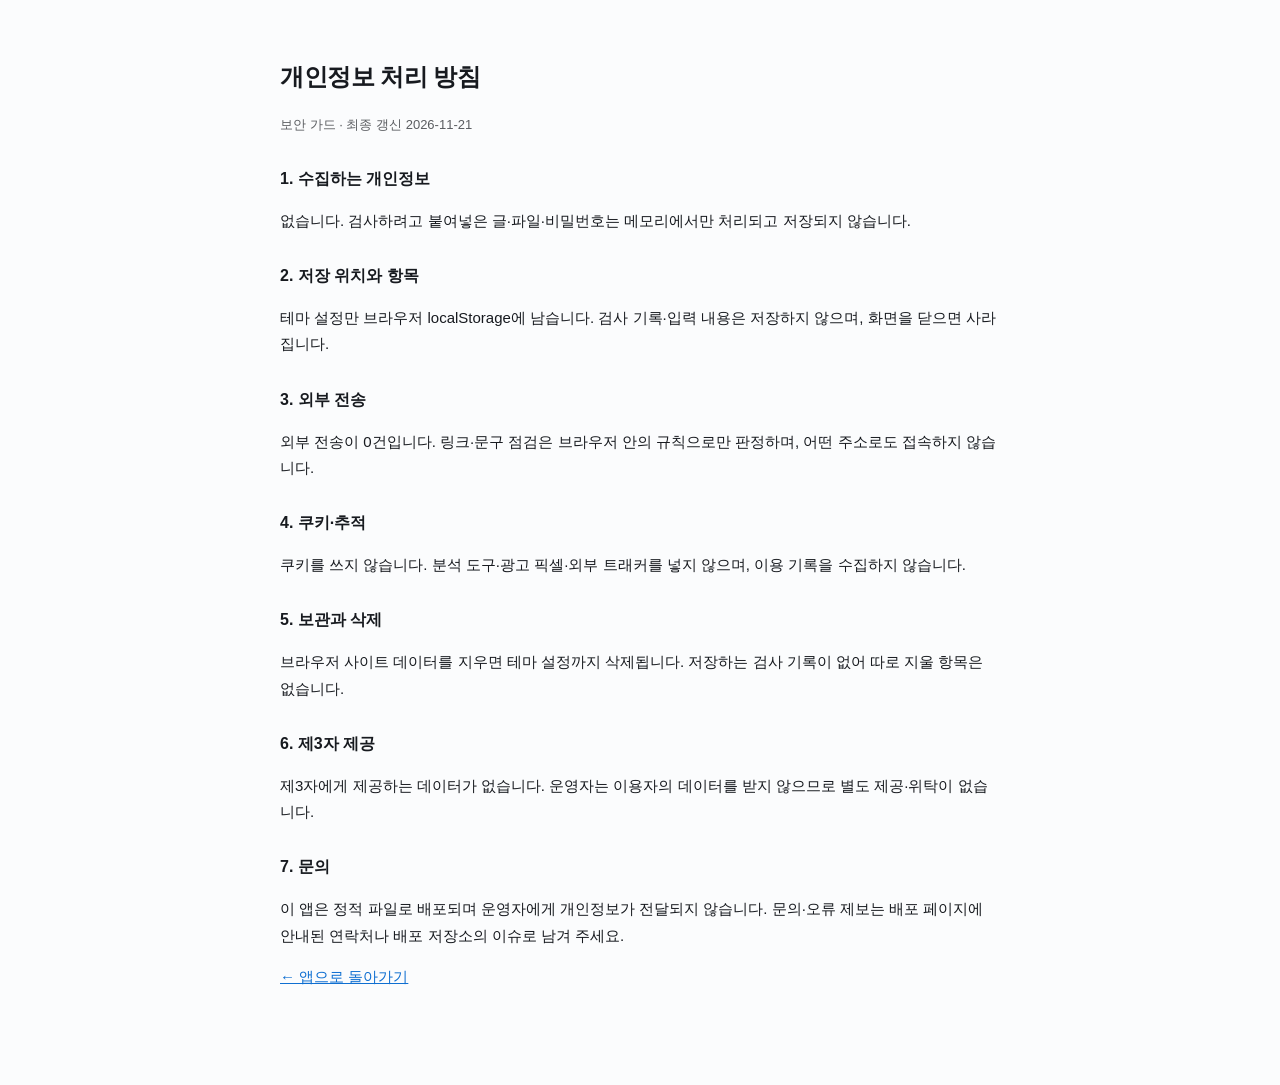
==== privacy.html @ 3461d333 "Deploy privacy-security-guard static app (production files only)" ====
<!DOCTYPE html>
<html lang="ko">
<head>
<meta charset="utf-8" />
<meta name="viewport" content="width=device-width, initial-scale=1" />
<link rel="icon" href="favicon.svg" />
<title>개인정보 처리 방침 — 보안 가드</title>
<meta name="description" content="보안 가드는 서버 없이 브라우저에서만 동작하는 정적 앱으로, 수집하는 개인정보가 없습니다." />
<style>
  :root { color-scheme: light dark; }
  body { max-width: 720px; margin: 0 auto; padding: 40px 20px 80px; font: 15px/1.75 -apple-system, BlinkMacSystemFont, 'Apple SD Gothic Neo', 'Malgun Gothic', sans-serif; color: #171a1f; background: #fbfcfd; }
  @media (prefers-color-scheme: dark) { body { color: #e9edf1; background: #0c0f13; } a { color: #7cc4ff; } }
  h1 { font-size: 24px; letter-spacing: -.02em; }
  h2 { font-size: 16px; margin-top: 28px; }
  .muted { opacity: .7; font-size: 13px; }
  a { color: #0f6fd1; }
  ul { padding-left: 20px; }
</style>
</head>
<body>
<h1>개인정보 처리 방침</h1>
<p class="muted">보안 가드 · 최종 갱신 2026-11-21</p>

<h2>1. 수집하는 개인정보</h2>
<p>없습니다. 검사하려고 붙여넣은 글·파일·비밀번호는 메모리에서만 처리되고 저장되지 않습니다.</p>

<h2>2. 저장 위치와 항목</h2>
<p>테마 설정만 브라우저 localStorage에 남습니다. 검사 기록·입력 내용은 저장하지 않으며, 화면을 닫으면 사라집니다.</p>

<h2>3. 외부 전송</h2>
<p>외부 전송이 0건입니다. 링크·문구 점검은 브라우저 안의 규칙으로만 판정하며, 어떤 주소로도 접속하지 않습니다.</p>

<h2>4. 쿠키·추적</h2>
<p>쿠키를 쓰지 않습니다. 분석 도구·광고 픽셀·외부 트래커를 넣지 않으며, 이용 기록을 수집하지 않습니다.</p>

<h2>5. 보관과 삭제</h2>
<p>브라우저 사이트 데이터를 지우면 테마 설정까지 삭제됩니다. 저장하는 검사 기록이 없어 따로 지울 항목은 없습니다.</p>

<h2>6. 제3자 제공</h2>
<p>제3자에게 제공하는 데이터가 없습니다. 운영자는 이용자의 데이터를 받지 않으므로 별도 제공·위탁이 없습니다.</p>

<h2>7. 문의</h2>
<p>이 앱은 정적 파일로 배포되며 운영자에게 개인정보가 전달되지 않습니다. 문의·오류 제보는 배포 페이지에 안내된 연락처나 배포 저장소의 이슈로 남겨 주세요.</p>

<p><a href="./">← 앱으로 돌아가기</a></p>
</body>
</html>
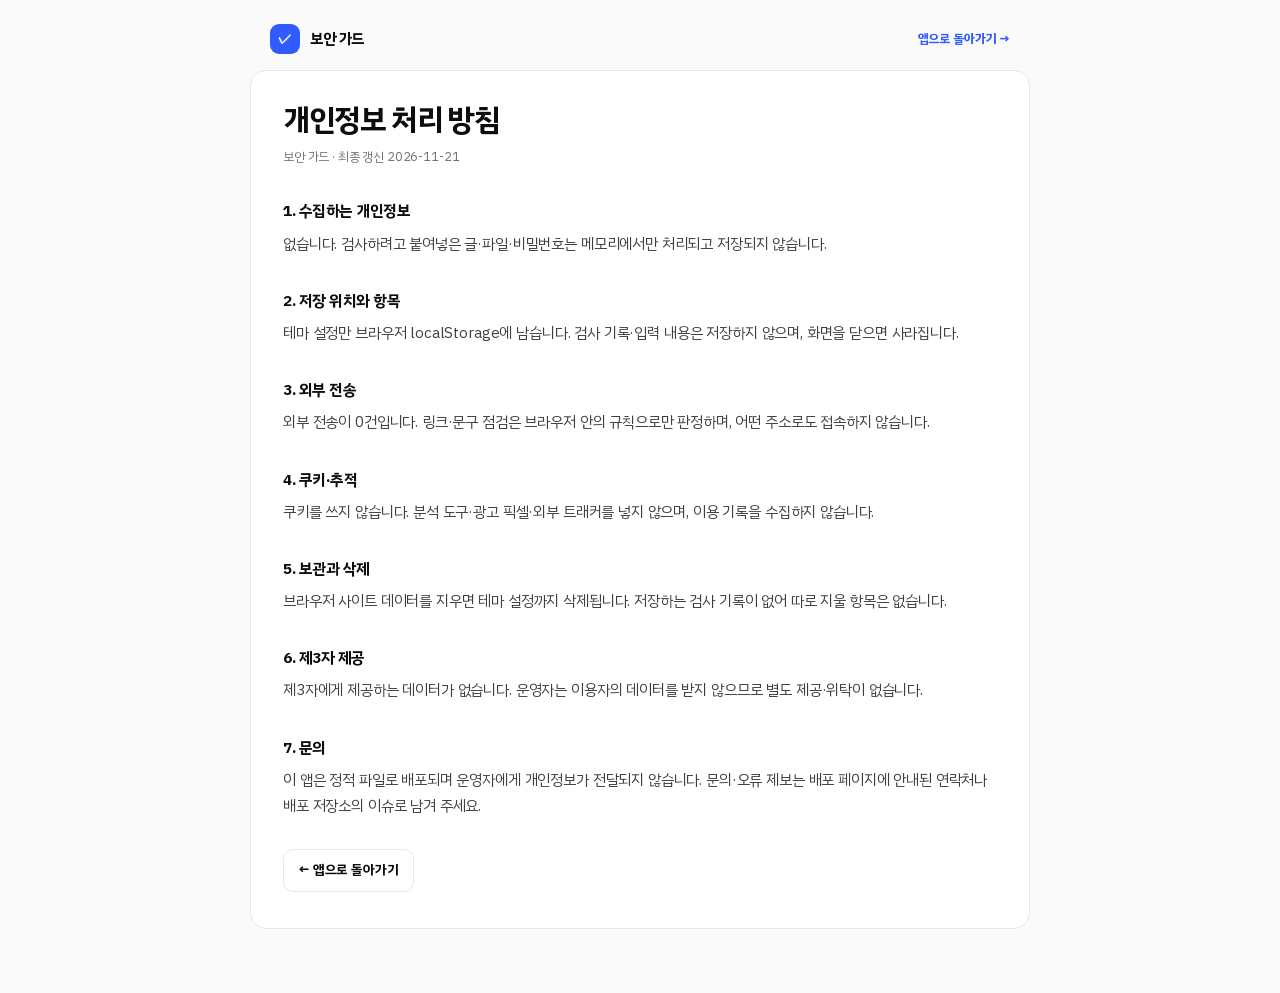
==== commit 5b83bcb2: "Redesign UI to Direction A (Crisp Bento): white surfaces, 1px #E7E8EA borders, 16px radius, cobalt #" ====
--- a/privacy.html
+++ b/privacy.html
@@ -7,41 +7,82 @@
 <title>개인정보 처리 방침 — 보안 가드</title>
 <meta name="description" content="보안 가드는 서버 없이 브라우저에서만 동작하는 정적 앱으로, 수집하는 개인정보가 없습니다." />
 <style>
-  :root { color-scheme: light dark; }
-  body { max-width: 720px; margin: 0 auto; padding: 40px 20px 80px; font: 15px/1.75 -apple-system, BlinkMacSystemFont, 'Apple SD Gothic Neo', 'Malgun Gothic', sans-serif; color: #171a1f; background: #fbfcfd; }
-  @media (prefers-color-scheme: dark) { body { color: #e9edf1; background: #0c0f13; } a { color: #7cc4ff; } }
-  h1 { font-size: 24px; letter-spacing: -.02em; }
-  h2 { font-size: 16px; margin-top: 28px; }
-  .muted { opacity: .7; font-size: 13px; }
-  a { color: #0f6fd1; }
-  ul { padding-left: 20px; }
+  /* A안 — Crisp Bento · 문서형 변형 (외부 리소스 없음) */
+  @font-face { font-family: 'PlexKR'; src: url('assets/fonts/plexkr-Regular.woff2') format('woff2'); font-weight: 400; font-style: normal; font-display: swap; }
+  @font-face { font-family: 'PlexKR'; src: url('assets/fonts/plexkr-SemiBold.woff2') format('woff2'); font-weight: 500 600; font-style: normal; font-display: swap; }
+  @font-face { font-family: 'PlexKR'; src: url('assets/fonts/plexkr-Bold.woff2') format('woff2'); font-weight: 700 900; font-style: normal; font-display: swap; }
+  :root {
+    color-scheme: light dark;
+    --bg: #FAFAFA; --surface: #FFFFFF; --ink: #0C0D0F; --ink-2: #3C4045;
+    --sub: #6B7076; --line: #E7E8EA; --accent: #2F5BFF;
+  }
+  @media (prefers-color-scheme: dark) {
+    :root { --bg: #0B0C0E; --surface: #121417; --ink: #F4F5F8; --ink-2: #D3D7DD; --sub: #A8AEB7; --line: #262A31; --accent: #7C97FF; }
+  }
+  * { box-sizing: border-box; }
+  body {
+    margin: 0; background: var(--bg); color: var(--ink);
+    font: 15px/1.75 'PlexKR', -apple-system, BlinkMacSystemFont, 'Apple SD Gothic Neo', 'Malgun Gothic', sans-serif;
+    letter-spacing: -.01em; -webkit-font-smoothing: antialiased;
+  }
+  .top { max-width: 780px; margin: 0 auto; padding: 24px 20px 0; display: flex; align-items: center; gap: 10px; }
+  .mark {
+    width: 30px; height: 30px; border-radius: 9px; background: var(--accent); color: #fff;
+    display: grid; place-items: center; font-size: 14px; font-weight: 900; flex: none;
+  }
+  .top strong { font-size: 15px; font-weight: 800; letter-spacing: -.03em; }
+  .top a { margin-left: auto; font-size: 12.5px; font-weight: 700; color: var(--accent); text-decoration: none; }
+  .top a:hover { text-decoration: underline; text-underline-offset: 3px; }
+  main {
+    max-width: 780px; margin: 16px auto 64px; padding: 32px 32px 36px;
+    background: var(--surface); border: 1px solid var(--line); border-radius: 16px;
+  }
+  h1 { margin: 0; font-size: 30px; line-height: 1.15; letter-spacing: -.045em; font-weight: 800; }
+  .muted { margin: 8px 0 0; color: var(--sub); font-size: 12.5px; }
+  h2 { margin: 30px 0 6px; font-size: 15.5px; font-weight: 800; letter-spacing: -.03em; }
+  p { margin: 0; color: var(--ink-2); }
+  a { color: var(--accent); }
+  .back { display: inline-block; margin-top: 30px; padding: 9px 14px; border: 1px solid var(--line); border-radius: 10px; font-size: 13px; font-weight: 700; color: var(--ink); text-decoration: none; }
+  .back:hover { border-color: var(--accent); color: var(--accent); }
+  @media (max-width: 620px) {
+    main { margin: 12px 12px 40px; padding: 22px 18px 26px; }
+    h1 { font-size: 24px; }
+  }
 </style>
 </head>
 <body>
-<h1>개인정보 처리 방침</h1>
-<p class="muted">보안 가드 · 최종 갱신 2026-11-21</p>
+<div class="top">
+  <span class="mark" aria-hidden="true">✓</span>
+  <strong>보안 가드</strong>
+  <a href="./">앱으로 돌아가기 →</a>
+</div>
 
-<h2>1. 수집하는 개인정보</h2>
-<p>없습니다. 검사하려고 붙여넣은 글·파일·비밀번호는 메모리에서만 처리되고 저장되지 않습니다.</p>
+<main>
+  <h1>개인정보 처리 방침</h1>
+  <p class="muted">보안 가드 · 최종 갱신 2026-11-21</p>
 
-<h2>2. 저장 위치와 항목</h2>
-<p>테마 설정만 브라우저 localStorage에 남습니다. 검사 기록·입력 내용은 저장하지 않으며, 화면을 닫으면 사라집니다.</p>
+  <h2>1. 수집하는 개인정보</h2>
+  <p>없습니다. 검사하려고 붙여넣은 글·파일·비밀번호는 메모리에서만 처리되고 저장되지 않습니다.</p>
 
-<h2>3. 외부 전송</h2>
-<p>외부 전송이 0건입니다. 링크·문구 점검은 브라우저 안의 규칙으로만 판정하며, 어떤 주소로도 접속하지 않습니다.</p>
+  <h2>2. 저장 위치와 항목</h2>
+  <p>테마 설정만 브라우저 localStorage에 남습니다. 검사 기록·입력 내용은 저장하지 않으며, 화면을 닫으면 사라집니다.</p>
 
-<h2>4. 쿠키·추적</h2>
-<p>쿠키를 쓰지 않습니다. 분석 도구·광고 픽셀·외부 트래커를 넣지 않으며, 이용 기록을 수집하지 않습니다.</p>
+  <h2>3. 외부 전송</h2>
+  <p>외부 전송이 0건입니다. 링크·문구 점검은 브라우저 안의 규칙으로만 판정하며, 어떤 주소로도 접속하지 않습니다.</p>
 
-<h2>5. 보관과 삭제</h2>
-<p>브라우저 사이트 데이터를 지우면 테마 설정까지 삭제됩니다. 저장하는 검사 기록이 없어 따로 지울 항목은 없습니다.</p>
+  <h2>4. 쿠키·추적</h2>
+  <p>쿠키를 쓰지 않습니다. 분석 도구·광고 픽셀·외부 트래커를 넣지 않으며, 이용 기록을 수집하지 않습니다.</p>
 
-<h2>6. 제3자 제공</h2>
-<p>제3자에게 제공하는 데이터가 없습니다. 운영자는 이용자의 데이터를 받지 않으므로 별도 제공·위탁이 없습니다.</p>
+  <h2>5. 보관과 삭제</h2>
+  <p>브라우저 사이트 데이터를 지우면 테마 설정까지 삭제됩니다. 저장하는 검사 기록이 없어 따로 지울 항목은 없습니다.</p>
 
-<h2>7. 문의</h2>
-<p>이 앱은 정적 파일로 배포되며 운영자에게 개인정보가 전달되지 않습니다. 문의·오류 제보는 배포 페이지에 안내된 연락처나 배포 저장소의 이슈로 남겨 주세요.</p>
+  <h2>6. 제3자 제공</h2>
+  <p>제3자에게 제공하는 데이터가 없습니다. 운영자는 이용자의 데이터를 받지 않으므로 별도 제공·위탁이 없습니다.</p>
 
-<p><a href="./">← 앱으로 돌아가기</a></p>
+  <h2>7. 문의</h2>
+  <p>이 앱은 정적 파일로 배포되며 운영자에게 개인정보가 전달되지 않습니다. 문의·오류 제보는 배포 페이지에 안내된 연락처나 배포 저장소의 이슈로 남겨 주세요.</p>
+
+  <a class="back" href="./">← 앱으로 돌아가기</a>
+</main>
 </body>
 </html>
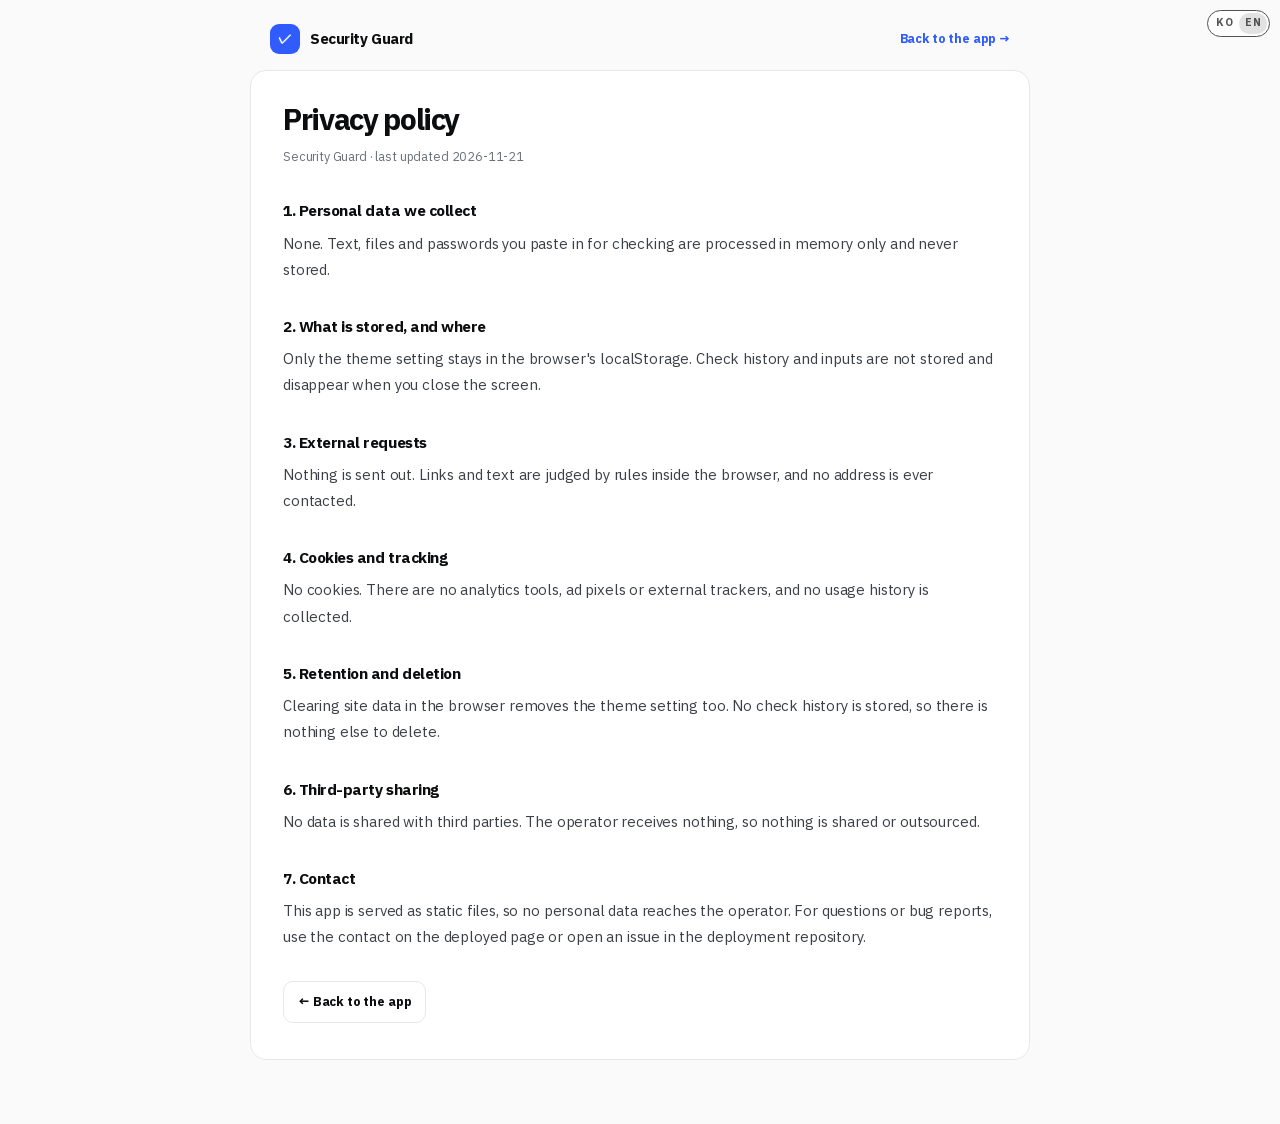
==== commit e1a2773d: "feat(i18n): KO/EN language switch (URL ?lang, localStorage onetap_lang, browser locale)" ====
--- a/privacy.html
+++ b/privacy.html
@@ -84,5 +84,6 @@
 
   <a class="back" href="./">← 앱으로 돌아가기</a>
 </main>
+<script src="i18n.js"></script>
 </body>
 </html>
